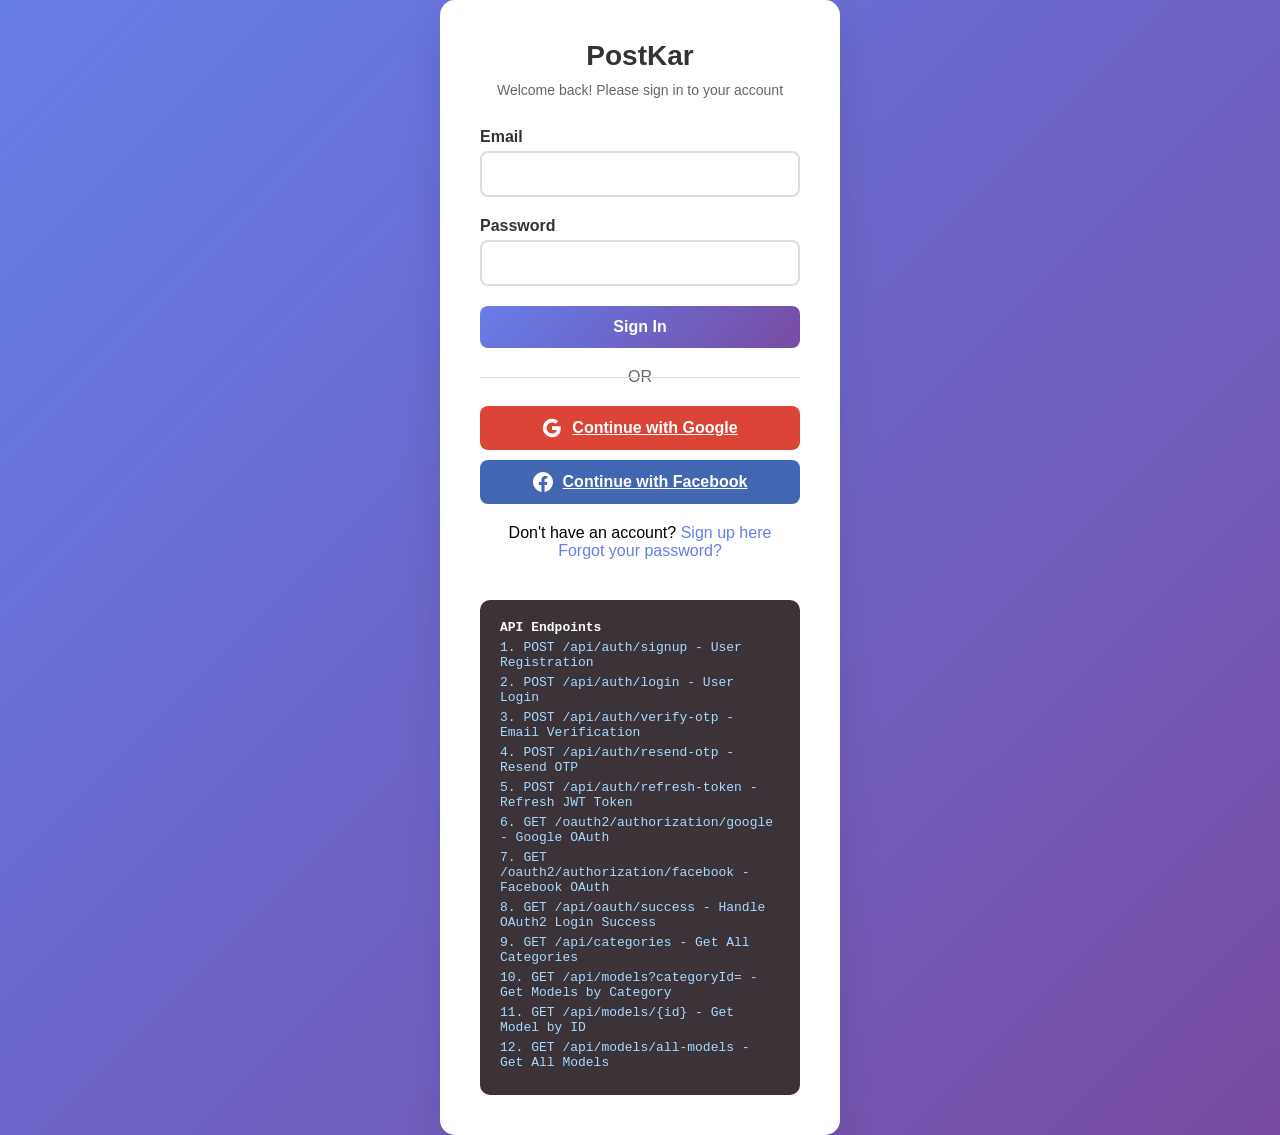
==== src/main/resources/static/index.html @ bb3ab831 "Apis restructured" ====
<!DOCTYPE html>
<html lang="en">
<head>
    <meta charset="UTF-8">
    <meta name="viewport" content="width=device-width, initial-scale=1.0">
    <title>Login - PostKar</title>
    <style>
        * {
            margin: 0;
            padding: 0;
            box-sizing: border-box;
        }

        body {
            font-family: 'Arial', sans-serif;
            background: linear-gradient(135deg, #667eea 0%, #764ba2 100%);
            min-height: 100vh;
            display: flex;
            align-items: center;
            justify-content: center;
        }

        .login-container {
            background: white;
            border-radius: 15px;
            box-shadow: 0 20px 40px rgba(0,0,0,0.1);
            padding: 40px;
            width: 400px;
            max-width: 90vw;
        }

        .logo {
            text-align: center;
            margin-bottom: 30px;
        }

        .logo h1 {
            color: #333;
            font-size: 28px;
            margin-bottom: 10px;
        }

        .logo p {
            color: #666;
            font-size: 14px;
        }

        .login-form {
            display: flex;
            flex-direction: column;
            gap: 20px;
        }

        .form-group {
            display: flex;
            flex-direction: column;
        }

        .form-group label {
            color: #333;
            margin-bottom: 5px;
            font-weight: bold;
        }

        .form-group input {
            padding: 12px;
            border: 2px solid #ddd;
            border-radius: 8px;
            font-size: 16px;
            transition: border-color 0.3s;
        }

        .form-group input:focus {
            outline: none;
            border-color: #667eea;
        }

        .btn {
            padding: 12px;
            border: none;
            border-radius: 8px;
            font-size: 16px;
            font-weight: bold;
            cursor: pointer;
            transition: transform 0.2s, box-shadow 0.2s;
        }

        .btn:hover {
            transform: translateY(-2px);
            box-shadow: 0 5px 15px rgba(0,0,0,0.2);
        }

        .btn-primary {
            background: linear-gradient(135deg, #667eea 0%, #764ba2 100%);
            color: white;
        }

        .btn-google {
            background: #db4437;
            color: white;
            display: flex;
            align-items: center;
            justify-content: center;
            gap: 10px;
        }

        .btn-facebook {
            background: #4267B2;
            color: white;
            display: flex;
            align-items: center;
            justify-content: center;
            gap: 10px;
        }

        .divider {
            text-align: center;
            margin: 20px 0;
            position: relative;
            color: #666;
        }

        .divider:before {
            content: '';
            position: absolute;
            top: 50%;
            left: 0;
            right: 0;
            height: 1px;
            background: #ddd;
        }

        .divider span {
            background: white;
            padding: 0 20px;
        }

        .oauth-buttons {
            display: flex;
            flex-direction: column;
            gap: 10px;
        }

        .links {
            text-align: center;
            margin-top: 20px;
        }

        .links a {
            color: #667eea;
            text-decoration: none;
        }

        .links a:hover {
            text-decoration: underline;
        }

        .error-message {
            color: #e74c3c;
            text-align: center;
            margin-bottom: 10px;
            padding: 10px;
            background: #ffeaa7;
            border-radius: 5px;
            display: none;
        }

        .api-info {
            margin-top: 40px;
            padding: 20px;
            background: rgba(11,0,6,0.8);
            border-radius: 10px;
            font-family: monospace;
            text-align: left;
        }

          .endpoint {
            margin: 5px 0;
            color: #a8d8ff;
        }
    </style>
</head>
<body>
<div class="login-container">
    <div class="logo">
        <h1>PostKar</h1>
        <p>Welcome back! Please sign in to your account</p>
    </div>

    <div id="error-message" class="error-message"></div>

    <form class="login-form" id="loginForm">
        <div class="form-group">
            <label for="email">Email</label>
            <input type="email" id="email" name="email" required>
        </div>

        <div class="form-group">
            <label for="password">Password</label>
            <input type="password" id="password" name="password" required>
        </div>

        <button type="submit" class="btn btn-primary">Sign In</button>
    </form>

    <div class="divider">
        <span>OR</span>
    </div>

    <div class="oauth-buttons">
        <a href="/oauth2/authorization/google" class="btn btn-google">
            <svg width="20" height="20" viewBox="0 0 24 24" fill="currentColor">
                <path d="M22.56 12.25c0-.78-.07-1.53-.2-2.25H12v4.26h5.92c-.26 1.37-1.04 2.53-2.21 3.31v2.77h3.57c2.08-1.92 3.28-4.74 3.28-8.09z"/>
                <path d="M12 23c2.97 0 5.46-.98 7.28-2.66l-3.57-2.77c-.98.66-2.23 1.06-3.71 1.06-2.86 0-5.29-1.93-6.16-4.53H2.18v2.84C3.99 20.53 7.7 23 12 23z"/>
                <path d="M5.84 14.09c-.22-.66-.35-1.36-.35-2.09s.13-1.43.35-2.09V7.07H2.18C1.43 8.55 1 10.22 1 12s.43 3.45 1.18 4.93l2.85-2.22.81-.62z"/>
                <path d="M12 5.38c1.62 0 3.06.56 4.21 1.64l3.15-3.15C17.45 2.09 14.97 1 12 1 7.7 1 3.99 3.47 2.18 7.07l3.66 2.84c.87-2.6 3.3-4.53 6.16-4.53z"/>
            </svg>
            Continue with Google
        </a>

        <a href="/oauth2/authorization/facebook" class="btn btn-facebook">
            <svg width="20" height="20" viewBox="0 0 24 24" fill="currentColor">
                <path d="M24 12.073c0-6.627-5.373-12-12-12s-12 5.373-12 12c0 5.99 4.388 10.954 10.125 11.854v-8.385H7.078v-3.47h3.047V9.43c0-3.007 1.792-4.669 4.533-4.669 1.312 0 2.686.235 2.686.235v2.953H15.83c-1.491 0-1.956.925-1.956 1.874v2.25h3.328l-.532 3.47h-2.796v8.385C19.612 23.027 24 18.062 24 12.073z"/>
            </svg>
            Continue with Facebook
        </a>
    </div>

    <div class="links">
        <p>Don't have an account? <a href="/signup.html">Sign up here</a></p>
        <p><a href="/forgot-password.html">Forgot your password?</a></p>
    </div>

    <div class="api-info">
        <h4 style="color: white;">API Endpoints</h4>
        <div class="endpoint">1. POST /api/auth/signup - User Registration</div>
        <div class="endpoint">2. POST /api/auth/login - User Login</div>
        <div class="endpoint">3. POST /api/auth/verify-otp - Email Verification</div>
        <div class="endpoint">4. POST /api/auth/resend-otp - Resend OTP</div>
        <div class="endpoint">5. POST /api/auth/refresh-token - Refresh JWT Token</div>
        <div class="endpoint">6. GET /oauth2/authorization/google - Google OAuth</div>
        <div class="endpoint">7. GET /oauth2/authorization/facebook - Facebook OAuth</div>
        <div class="endpoint">8. GET /api/oauth/success - Handle OAuth2 Login Success</div>
        <div class="endpoint">9. GET /api/categories - Get All Categories</div>
        <div class="endpoint">10. GET /api/models?categoryId= - Get Models by Category</div>
        <div class="endpoint">11. GET /api/models/{id} - Get Model by ID</div>
        <div class="endpoint">12. GET /api/models/all-models - Get All Models</div>
    </div>

</div>
</div>

<script>
    // Handle regular login form submission
    document.getElementById('loginForm').addEventListener('submit', async function(e) {
        e.preventDefault();

        const email = document.getElementById('email').value;
        const password = document.getElementById('password').value;
        const errorDiv = document.getElementById('error-message');

        try {
            const response = await fetch('/api/auth/login', {
                method: 'POST',
                headers: {
                    'Content-Type': 'application/json',
                },
                body: JSON.stringify({ email, password })
            });

            if (response.ok) {
                const data = await response.json();
                // Store tokens (you might want to use secure storage in production)
                localStorage.setItem('accessToken', data.accessToken);
                localStorage.setItem('refreshToken', data.refreshToken);

                // Redirect to dashboard or home page
                window.location.href = '/dashboard.html';
            } else {
                const error = await response.text();
                errorDiv.textContent = error;
                errorDiv.style.display = 'block';
            }
        } catch (error) {
            errorDiv.textContent = 'Login failed. Please try again.';
            errorDiv.style.display = 'block';
        }
    });
</script>
</body>
</html>
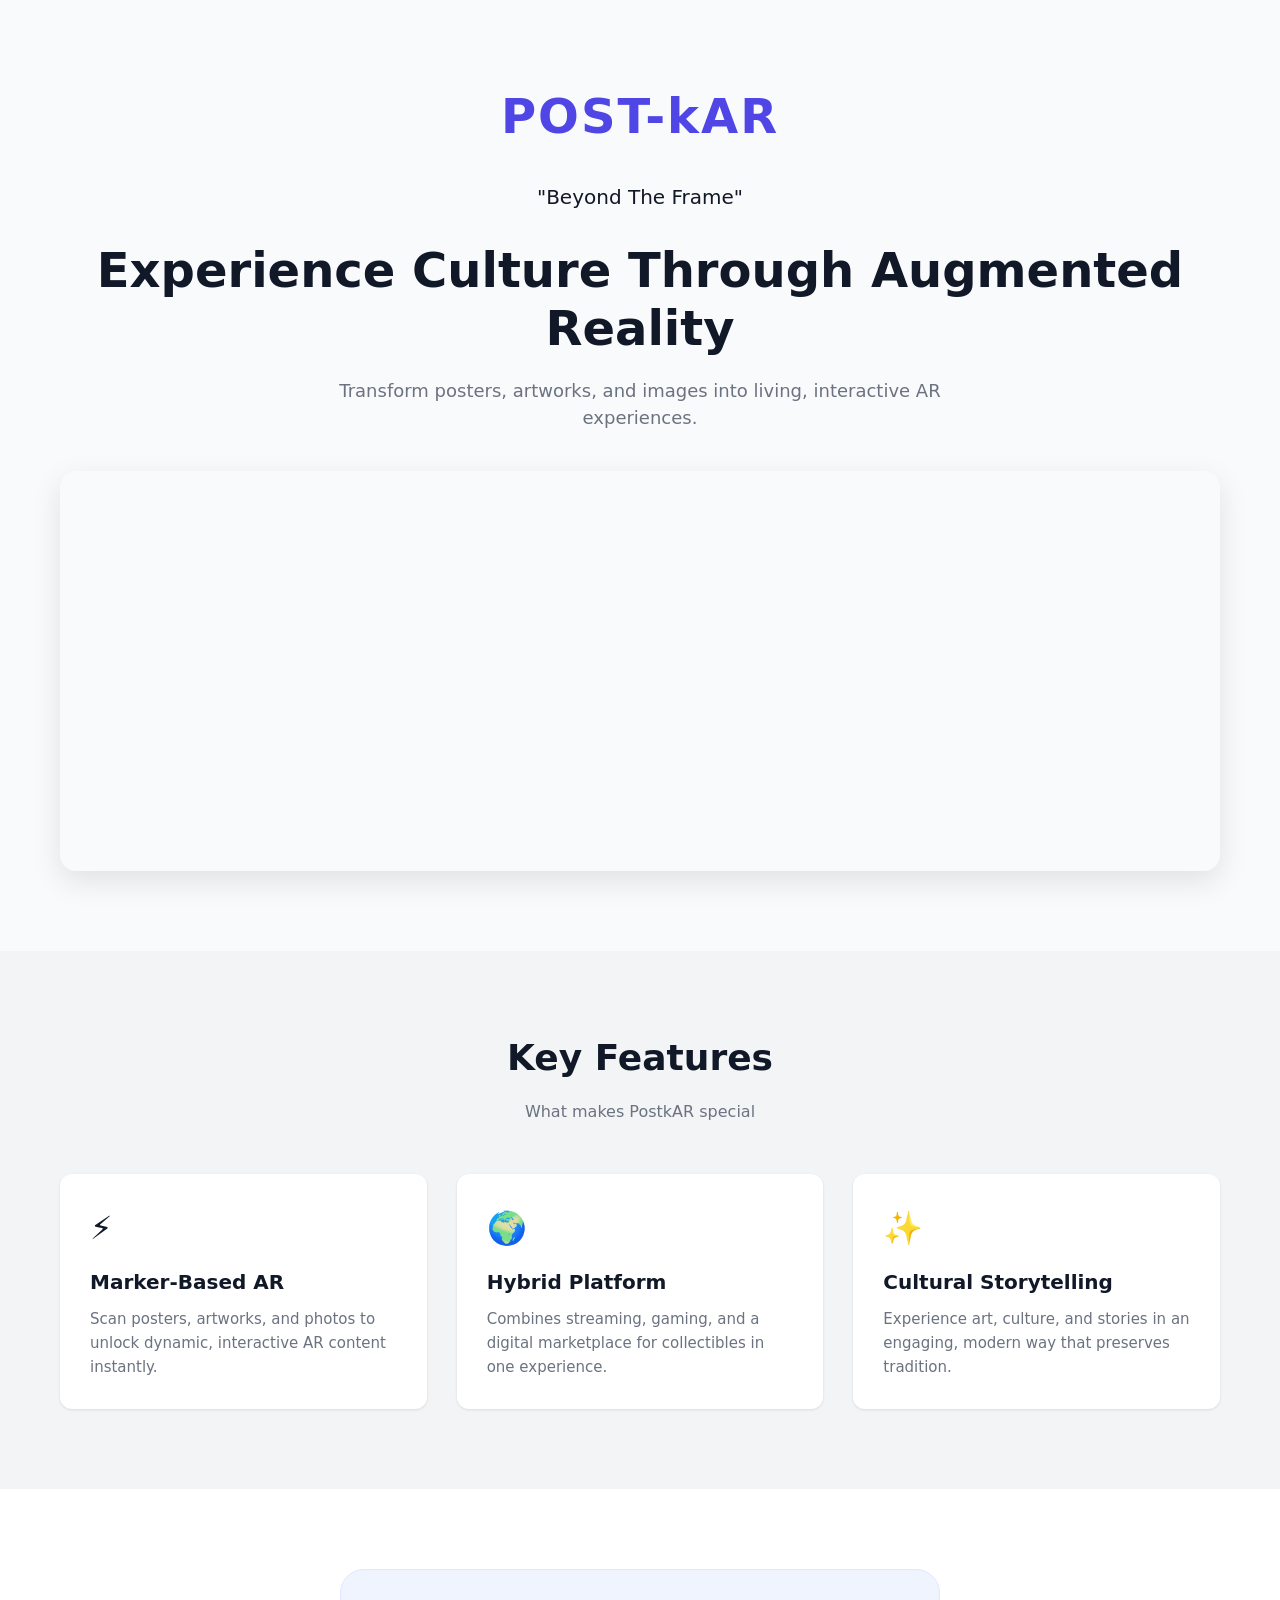
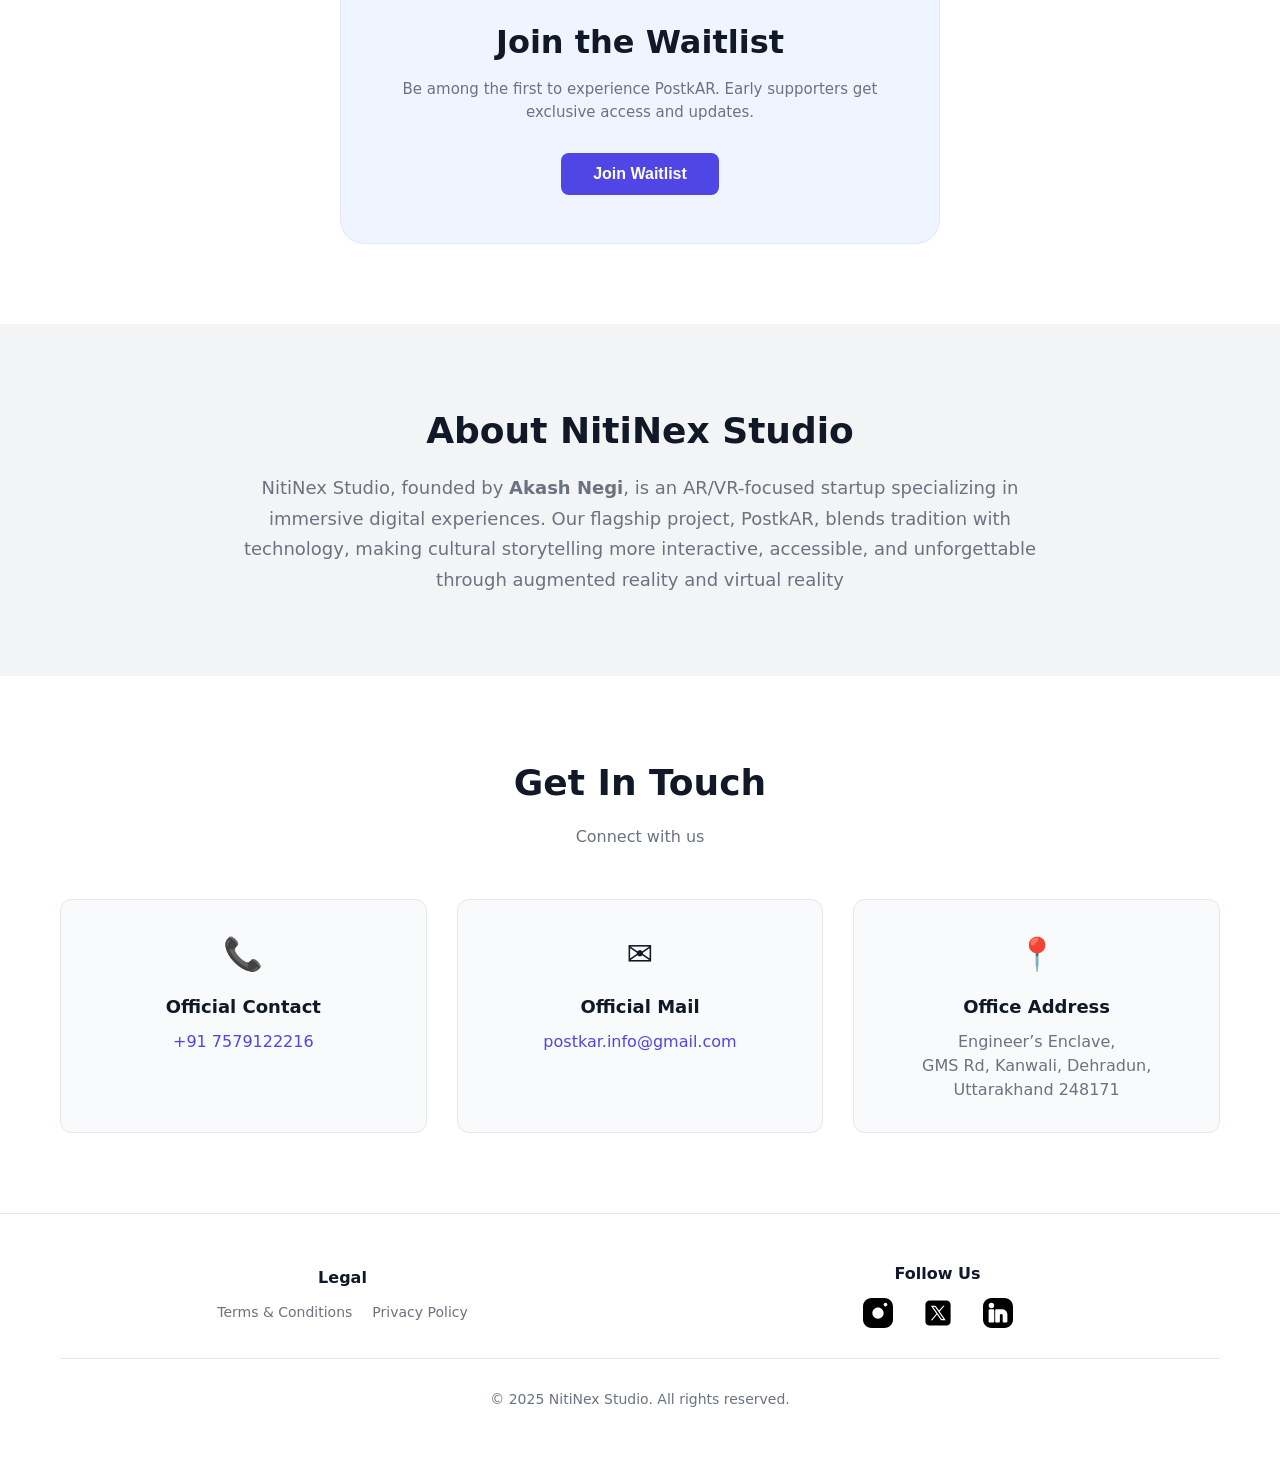
==== commit 16314738: "Added Cart, Order APIs" ====
--- a/src/main/resources/static/index.html
+++ b/src/main/resources/static/index.html
@@ -1,291 +1,18 @@
-<!DOCTYPE html>
+<!doctype html>
 <html lang="en">
-<head>
-    <meta charset="UTF-8">
-    <meta name="viewport" content="width=device-width, initial-scale=1.0">
-    <title>Login - PostKar</title>
-    <style>
-        * {
-            margin: 0;
-            padding: 0;
-            box-sizing: border-box;
-        }
-
-        body {
-            font-family: 'Arial', sans-serif;
-            background: linear-gradient(135deg, #667eea 0%, #764ba2 100%);
-            min-height: 100vh;
-            display: flex;
-            align-items: center;
-            justify-content: center;
-        }
-
-        .login-container {
-            background: white;
-            border-radius: 15px;
-            box-shadow: 0 20px 40px rgba(0,0,0,0.1);
-            padding: 40px;
-            width: 400px;
-            max-width: 90vw;
-        }
-
-        .logo {
-            text-align: center;
-            margin-bottom: 30px;
-        }
-
-        .logo h1 {
-            color: #333;
-            font-size: 28px;
-            margin-bottom: 10px;
-        }
-
-        .logo p {
-            color: #666;
-            font-size: 14px;
-        }
-
-        .login-form {
-            display: flex;
-            flex-direction: column;
-            gap: 20px;
-        }
-
-        .form-group {
-            display: flex;
-            flex-direction: column;
-        }
-
-        .form-group label {
-            color: #333;
-            margin-bottom: 5px;
-            font-weight: bold;
-        }
-
-        .form-group input {
-            padding: 12px;
-            border: 2px solid #ddd;
-            border-radius: 8px;
-            font-size: 16px;
-            transition: border-color 0.3s;
-        }
-
-        .form-group input:focus {
-            outline: none;
-            border-color: #667eea;
-        }
-
-        .btn {
-            padding: 12px;
-            border: none;
-            border-radius: 8px;
-            font-size: 16px;
-            font-weight: bold;
-            cursor: pointer;
-            transition: transform 0.2s, box-shadow 0.2s;
-        }
-
-        .btn:hover {
-            transform: translateY(-2px);
-            box-shadow: 0 5px 15px rgba(0,0,0,0.2);
-        }
-
-        .btn-primary {
-            background: linear-gradient(135deg, #667eea 0%, #764ba2 100%);
-            color: white;
-        }
-
-        .btn-google {
-            background: #db4437;
-            color: white;
-            display: flex;
-            align-items: center;
-            justify-content: center;
-            gap: 10px;
-        }
-
-        .btn-facebook {
-            background: #4267B2;
-            color: white;
-            display: flex;
-            align-items: center;
-            justify-content: center;
-            gap: 10px;
-        }
-
-        .divider {
-            text-align: center;
-            margin: 20px 0;
-            position: relative;
-            color: #666;
-        }
-
-        .divider:before {
-            content: '';
-            position: absolute;
-            top: 50%;
-            left: 0;
-            right: 0;
-            height: 1px;
-            background: #ddd;
-        }
-
-        .divider span {
-            background: white;
-            padding: 0 20px;
-        }
-
-        .oauth-buttons {
-            display: flex;
-            flex-direction: column;
-            gap: 10px;
-        }
-
-        .links {
-            text-align: center;
-            margin-top: 20px;
-        }
-
-        .links a {
-            color: #667eea;
-            text-decoration: none;
-        }
-
-        .links a:hover {
-            text-decoration: underline;
-        }
-
-        .error-message {
-            color: #e74c3c;
-            text-align: center;
-            margin-bottom: 10px;
-            padding: 10px;
-            background: #ffeaa7;
-            border-radius: 5px;
-            display: none;
-        }
-
-        .api-info {
-            margin-top: 40px;
-            padding: 20px;
-            background: rgba(11,0,6,0.8);
-            border-radius: 10px;
-            font-family: monospace;
-            text-align: left;
-        }
-
-          .endpoint {
-            margin: 5px 0;
-            color: #a8d8ff;
-        }
-    </style>
-</head>
-<body>
-<div class="login-container">
-    <div class="logo">
-        <h1>PostKar</h1>
-        <p>Welcome back! Please sign in to your account</p>
-    </div>
-
-    <div id="error-message" class="error-message"></div>
-
-    <form class="login-form" id="loginForm">
-        <div class="form-group">
-            <label for="email">Email</label>
-            <input type="email" id="email" name="email" required>
-        </div>
-
-        <div class="form-group">
-            <label for="password">Password</label>
-            <input type="password" id="password" name="password" required>
-        </div>
-
-        <button type="submit" class="btn btn-primary">Sign In</button>
-    </form>
-
-    <div class="divider">
-        <span>OR</span>
-    </div>
-
-    <div class="oauth-buttons">
-        <a href="/oauth2/authorization/google" class="btn btn-google">
-            <svg width="20" height="20" viewBox="0 0 24 24" fill="currentColor">
-                <path d="M22.56 12.25c0-.78-.07-1.53-.2-2.25H12v4.26h5.92c-.26 1.37-1.04 2.53-2.21 3.31v2.77h3.57c2.08-1.92 3.28-4.74 3.28-8.09z"/>
-                <path d="M12 23c2.97 0 5.46-.98 7.28-2.66l-3.57-2.77c-.98.66-2.23 1.06-3.71 1.06-2.86 0-5.29-1.93-6.16-4.53H2.18v2.84C3.99 20.53 7.7 23 12 23z"/>
-                <path d="M5.84 14.09c-.22-.66-.35-1.36-.35-2.09s.13-1.43.35-2.09V7.07H2.18C1.43 8.55 1 10.22 1 12s.43 3.45 1.18 4.93l2.85-2.22.81-.62z"/>
-                <path d="M12 5.38c1.62 0 3.06.56 4.21 1.64l3.15-3.15C17.45 2.09 14.97 1 12 1 7.7 1 3.99 3.47 2.18 7.07l3.66 2.84c.87-2.6 3.3-4.53 6.16-4.53z"/>
-            </svg>
-            Continue with Google
-        </a>
-
-        <a href="/oauth2/authorization/facebook" class="btn btn-facebook">
-            <svg width="20" height="20" viewBox="0 0 24 24" fill="currentColor">
-                <path d="M24 12.073c0-6.627-5.373-12-12-12s-12 5.373-12 12c0 5.99 4.388 10.954 10.125 11.854v-8.385H7.078v-3.47h3.047V9.43c0-3.007 1.792-4.669 4.533-4.669 1.312 0 2.686.235 2.686.235v2.953H15.83c-1.491 0-1.956.925-1.956 1.874v2.25h3.328l-.532 3.47h-2.796v8.385C19.612 23.027 24 18.062 24 12.073z"/>
-            </svg>
-            Continue with Facebook
-        </a>
-    </div>
-
-    <div class="links">
-        <p>Don't have an account? <a href="/signup.html">Sign up here</a></p>
-        <p><a href="/forgot-password.html">Forgot your password?</a></p>
-    </div>
-
-    <div class="api-info">
-        <h4 style="color: white;">API Endpoints</h4>
-        <div class="endpoint">1. POST /api/auth/signup - User Registration</div>
-        <div class="endpoint">2. POST /api/auth/login - User Login</div>
-        <div class="endpoint">3. POST /api/auth/verify-otp - Email Verification</div>
-        <div class="endpoint">4. POST /api/auth/resend-otp - Resend OTP</div>
-        <div class="endpoint">5. POST /api/auth/refresh-token - Refresh JWT Token</div>
-        <div class="endpoint">6. GET /oauth2/authorization/google - Google OAuth</div>
-        <div class="endpoint">7. GET /oauth2/authorization/facebook - Facebook OAuth</div>
-        <div class="endpoint">8. GET /api/oauth/success - Handle OAuth2 Login Success</div>
-        <div class="endpoint">9. GET /api/categories - Get All Categories</div>
-        <div class="endpoint">10. GET /api/models?categoryId= - Get Models by Category</div>
-        <div class="endpoint">11. GET /api/models/{id} - Get Model by ID</div>
-        <div class="endpoint">12. GET /api/models/all-models - Get All Models</div>
-    </div>
-
-</div>
-</div>
-
-<script>
-    // Handle regular login form submission
-    document.getElementById('loginForm').addEventListener('submit', async function(e) {
-        e.preventDefault();
-
-        const email = document.getElementById('email').value;
-        const password = document.getElementById('password').value;
-        const errorDiv = document.getElementById('error-message');
-
-        try {
-            const response = await fetch('/api/auth/login', {
-                method: 'POST',
-                headers: {
-                    'Content-Type': 'application/json',
-                },
-                body: JSON.stringify({ email, password })
-            });
-
-            if (response.ok) {
-                const data = await response.json();
-                // Store tokens (you might want to use secure storage in production)
-                localStorage.setItem('accessToken', data.accessToken);
-                localStorage.setItem('refreshToken', data.refreshToken);
-
-                // Redirect to dashboard or home page
-                window.location.href = '/dashboard.html';
-            } else {
-                const error = await response.text();
-                errorDiv.textContent = error;
-                errorDiv.style.display = 'block';
-            }
-        } catch (error) {
-            errorDiv.textContent = 'Login failed. Please try again.';
-            errorDiv.style.display = 'block';
-        }
-    });
-</script>
-</body>
-</html>+  <head>
+    <meta charset="UTF-8" />
+    <link rel="icon" type="image/x-icon" href="./favicon.ico" />
+    <link rel="icon" type="image/png" sizes="32x32" href="./favicon-32x32.png" />
+    <link rel="icon" type="image/png" sizes="16x16" href="./favicon-16x16.png" />
+    <link rel="apple-touch-icon" sizes="180x180" href="./apple-touch-icon.png" />
+    <link rel="manifest" href="./site.webmanifest" />
+    <meta name="viewport" content="width=device-width, initial-scale=1.0" />
+    <title>POST-kAR</title>
+    <script type="module" crossorigin src="./assets/index-BLT51zxT.js"></script>
+    <link rel="stylesheet" crossorigin href="./assets/index-5YAEzcPT.css">
+  </head>
+  <body>
+    <div id="root"></div>
+  </body>
+</html>
--- a/src/main/resources/static/assets/index-5YAEzcPT.css
+++ b/src/main/resources/static/assets/index-5YAEzcPT.css
@@ -0,0 +1 @@
+@tailwind base;@tailwind components;@tailwind utilities;:root{font-family:system-ui,Avenir,Helvetica,Arial,sans-serif;line-height:1.5;font-weight:400;color-scheme:light;color:#111827;background-color:#fff;font-synthesis:none;text-rendering:optimizeLegibility;-webkit-font-smoothing:antialiased;-moz-osx-font-smoothing:grayscale}*{margin:0;padding:0}body{margin:0;background-color:#fff;color:#111827}
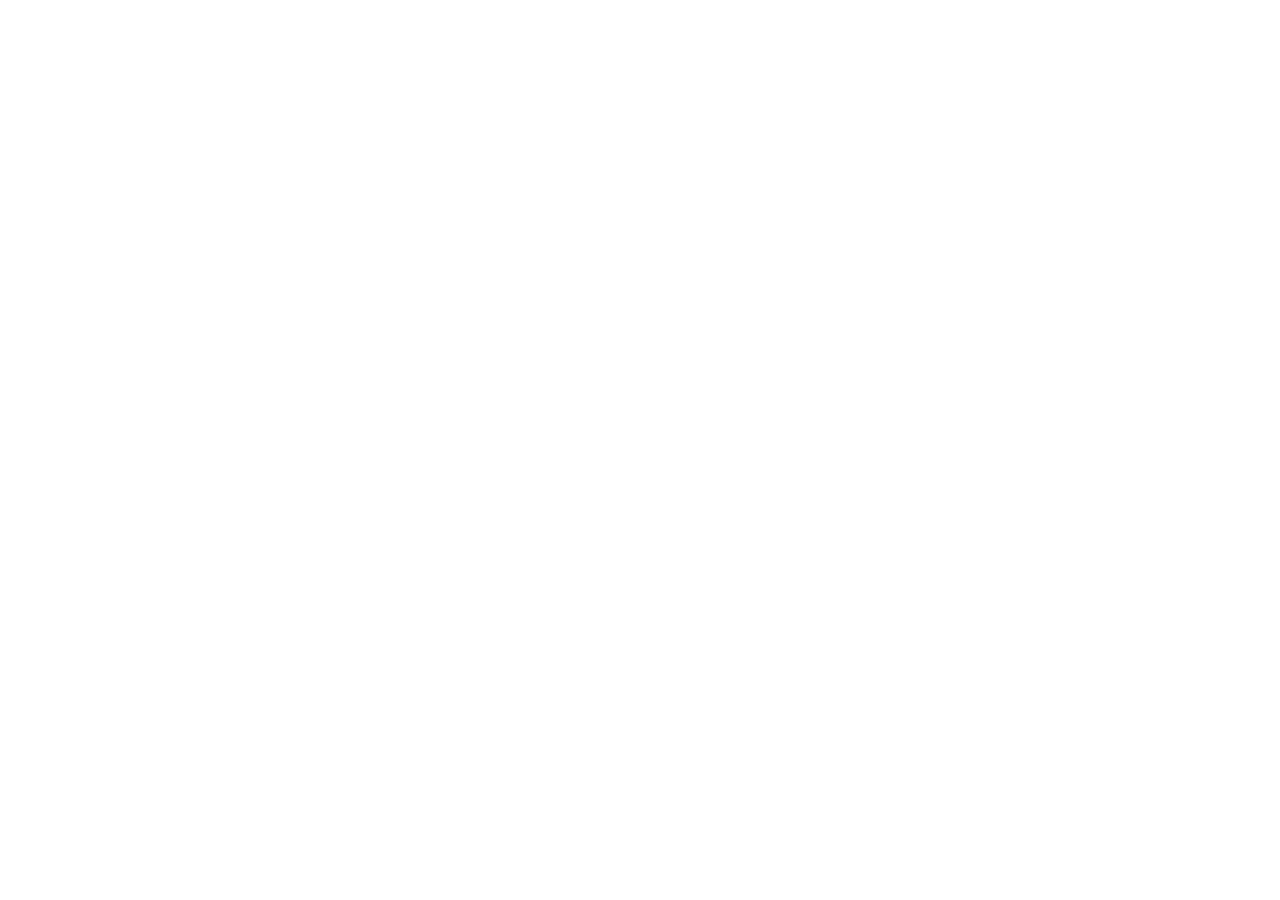
==== commit 8ed1c95b: "0.3 Updates" ====
--- a/src/main/resources/static/index.html
+++ b/src/main/resources/static/index.html
@@ -2,15 +2,68 @@
 <html lang="en">
   <head>
     <meta charset="UTF-8" />
-    <link rel="icon" type="image/x-icon" href="./favicon.ico" />
-    <link rel="icon" type="image/png" sizes="32x32" href="./favicon-32x32.png" />
-    <link rel="icon" type="image/png" sizes="16x16" href="./favicon-16x16.png" />
-    <link rel="apple-touch-icon" sizes="180x180" href="./apple-touch-icon.png" />
-    <link rel="manifest" href="./site.webmanifest" />
+    
+    <!-- Favicon and Icons -->
+    <link rel="icon" type="image/x-icon" href="/favicon.ico" />
+    <link rel="icon" type="image/png" sizes="32x32" href="/favicon-32x32.png" />
+    <link rel="icon" type="image/png" sizes="16x16" href="/favicon-16x16.png" />
+    <link rel="apple-touch-icon" sizes="180x180" href="/apple-touch-icon.png" />
+    <link rel="manifest" href="/site.webmanifest" />
+    
+    <!-- Viewport and Mobile Optimization -->
     <meta name="viewport" content="width=device-width, initial-scale=1.0" />
-    <title>POST-kAR</title>
-    <script type="module" crossorigin src="./assets/index-BLT51zxT.js"></script>
-    <link rel="stylesheet" crossorigin href="./assets/index-5YAEzcPT.css">
+    <meta name="theme-color" content="#007bff" />
+    
+    <!-- SEO Meta Tags -->
+    <title>POST-kAR - AR Product Experience</title>
+    <meta name="description" content="Discover and explore products with our innovative AR experience. Browse our product catalog and get ready for immersive augmented reality scanning." />
+    <meta name="keywords" content="AR, augmented reality, products, scanning, PostKar, product catalog" />
+    <meta name="author" content="PostKar" />
+    
+    <!-- Open Graph / Facebook -->
+    <meta property="og:type" content="website" />
+    <meta property="og:url" content="https://postkar.com/" />
+    <meta property="og:title" content="POST-kAR - AR Product Experience" />
+    <meta property="og:description" content="Discover and explore products with our innovative AR experience." />
+    <meta property="og:image" content="https://postkar.com/android-chrome-512x512.png" />
+    
+    <!-- Twitter -->
+    <meta property="twitter:card" content="summary_large_image" />
+    <meta property="twitter:url" content="https://postkar.com/" />
+    <meta property="twitter:title" content="POST-kAR - AR Product Experience" />
+    <meta property="twitter:description" content="Discover and explore products with our innovative AR experience." />
+    <meta property="twitter:image" content="https://postkar.com/android-chrome-512x512.png" />
+    
+    <!-- Security Headers -->
+    <meta http-equiv="X-Content-Type-Options" content="nosniff" />
+    <!-- X-Frame-Options must be set via HTTP header in Spring Boot, not meta tag -->
+    <meta http-equiv="X-XSS-Protection" content="1; mode=block" />
+    
+    <!-- Preconnect to external domains for performance -->
+    <link rel="preconnect" href="https://fonts.googleapis.com" />
+    <link rel="preconnect" href="https://fonts.gstatic.com" crossorigin />
+    <!-- Global font: Montserrat -->
+    <link href="https://fonts.googleapis.com/css2?family=Montserrat:wght@400;500;600;700;800&display=swap" rel="stylesheet" />
+    
+    <!-- Lottie web component -->
+    <script type="module" src="https://unpkg.com/@lottiefiles/lottie-player@latest/dist/lottie-player.js"></script>
+    
+    <!-- Preconnect to R2 CDN for faster video loading -->
+    <link rel="preconnect" href="https://pub-ddfac7c751fa4e7284d0063174f69f5a.r2.dev" crossorigin />
+    <link rel="dns-prefetch" href="https://pub-ddfac7c751fa4e7284d0063174f69f5a.r2.dev" />
+    
+    <!-- Preload critical videos for immediate playback -->
+    <!-- Note: 'as=video' is not widely supported, using fetch instead -->
+    <link rel="preload" as="fetch" href="https://pub-ddfac7c751fa4e7284d0063174f69f5a.r2.dev/hero/hero_section_header.mp4" type="video/mp4" crossorigin />
+    <link rel="preload" as="fetch" href="https://pub-ddfac7c751fa4e7284d0063174f69f5a.r2.dev/hero/logo_new.mp4" type="video/mp4" crossorigin />
+    
+    <!-- DNS Prefetch for future API calls -->
+    <link rel="dns-prefetch" href="https://api.postkar.com" />
+    <link rel="dns-prefetch" href="https://cdn.postkar.com" />
+    <script type="module" crossorigin src="/assets/js/index-DQxPBWdd.js"></script>
+    <link rel="modulepreload" crossorigin href="/assets/js/vendor-IlC0tyTs.js">
+    <link rel="modulepreload" crossorigin href="/assets/js/react-vendor-DcD85rEW.js">
+    <link rel="stylesheet" crossorigin href="/assets/css/index-Bjua6FQB.css">
   </head>
   <body>
     <div id="root"></div>
